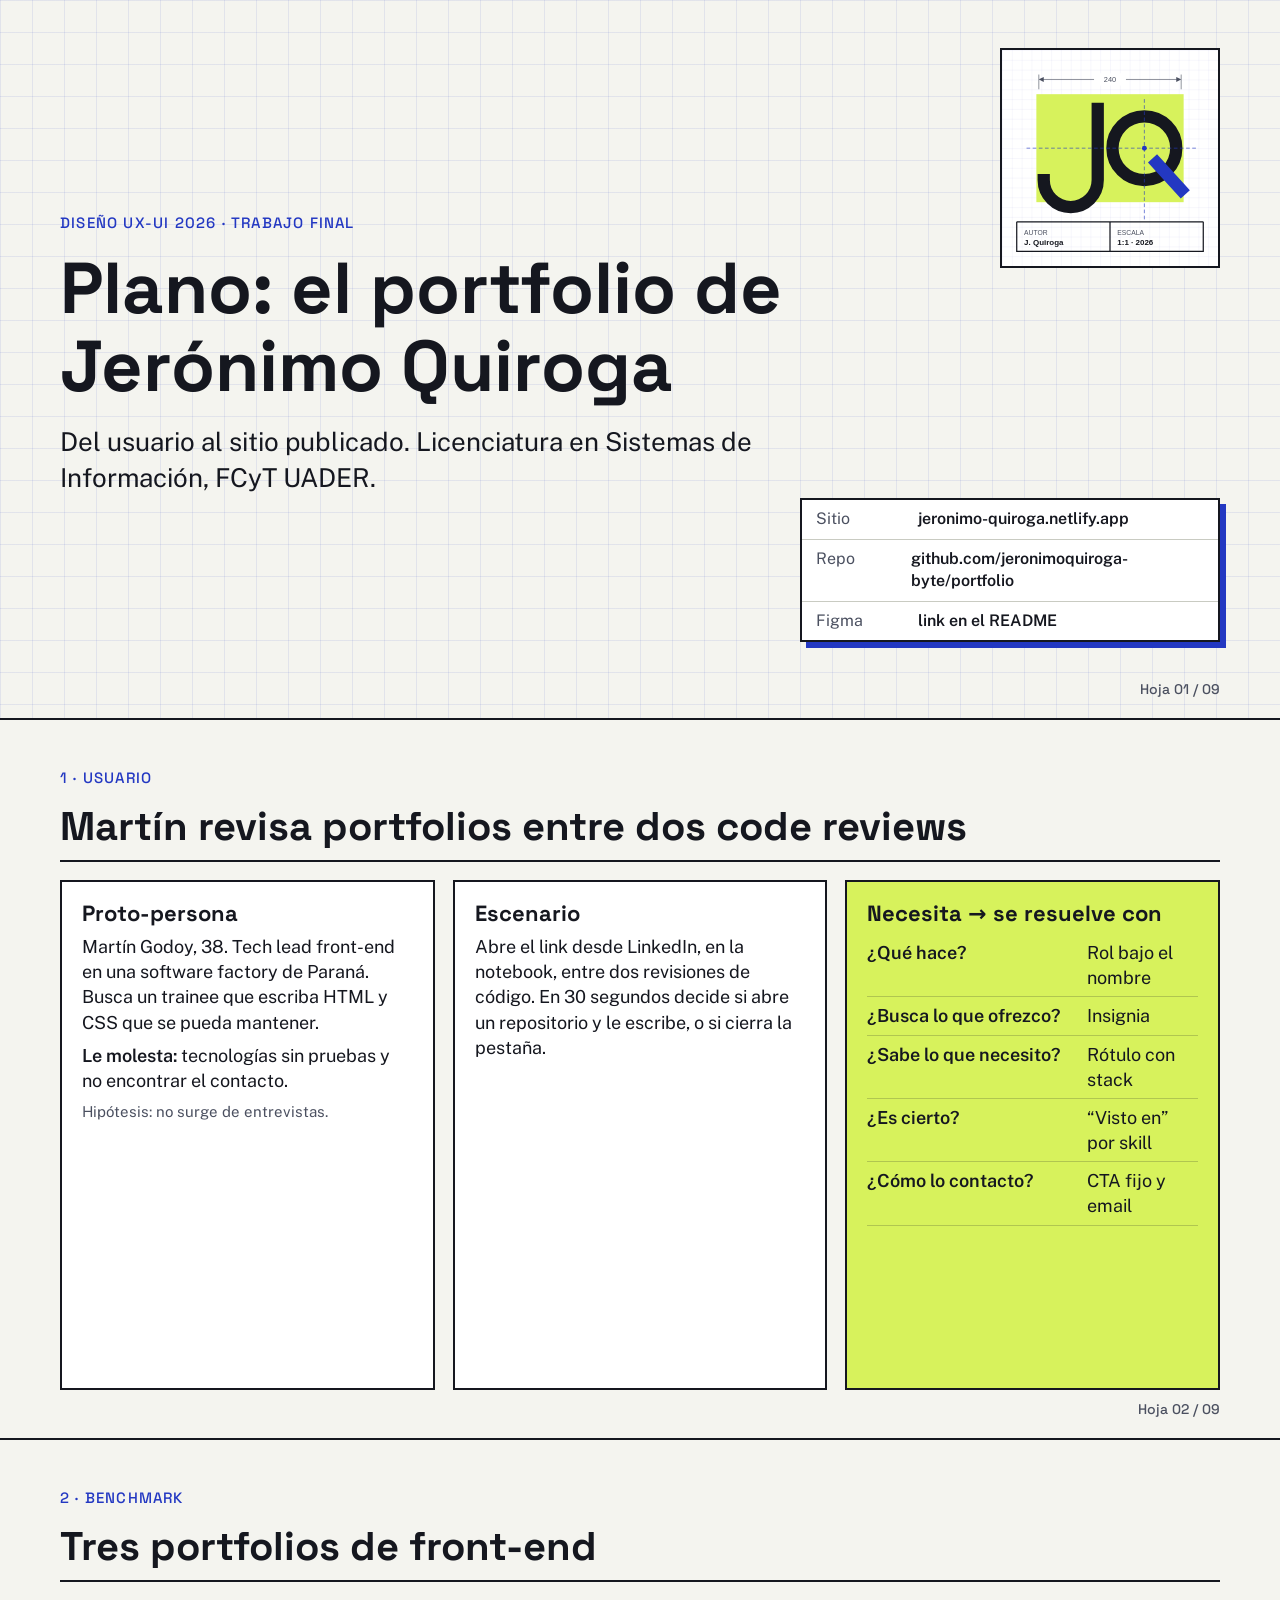
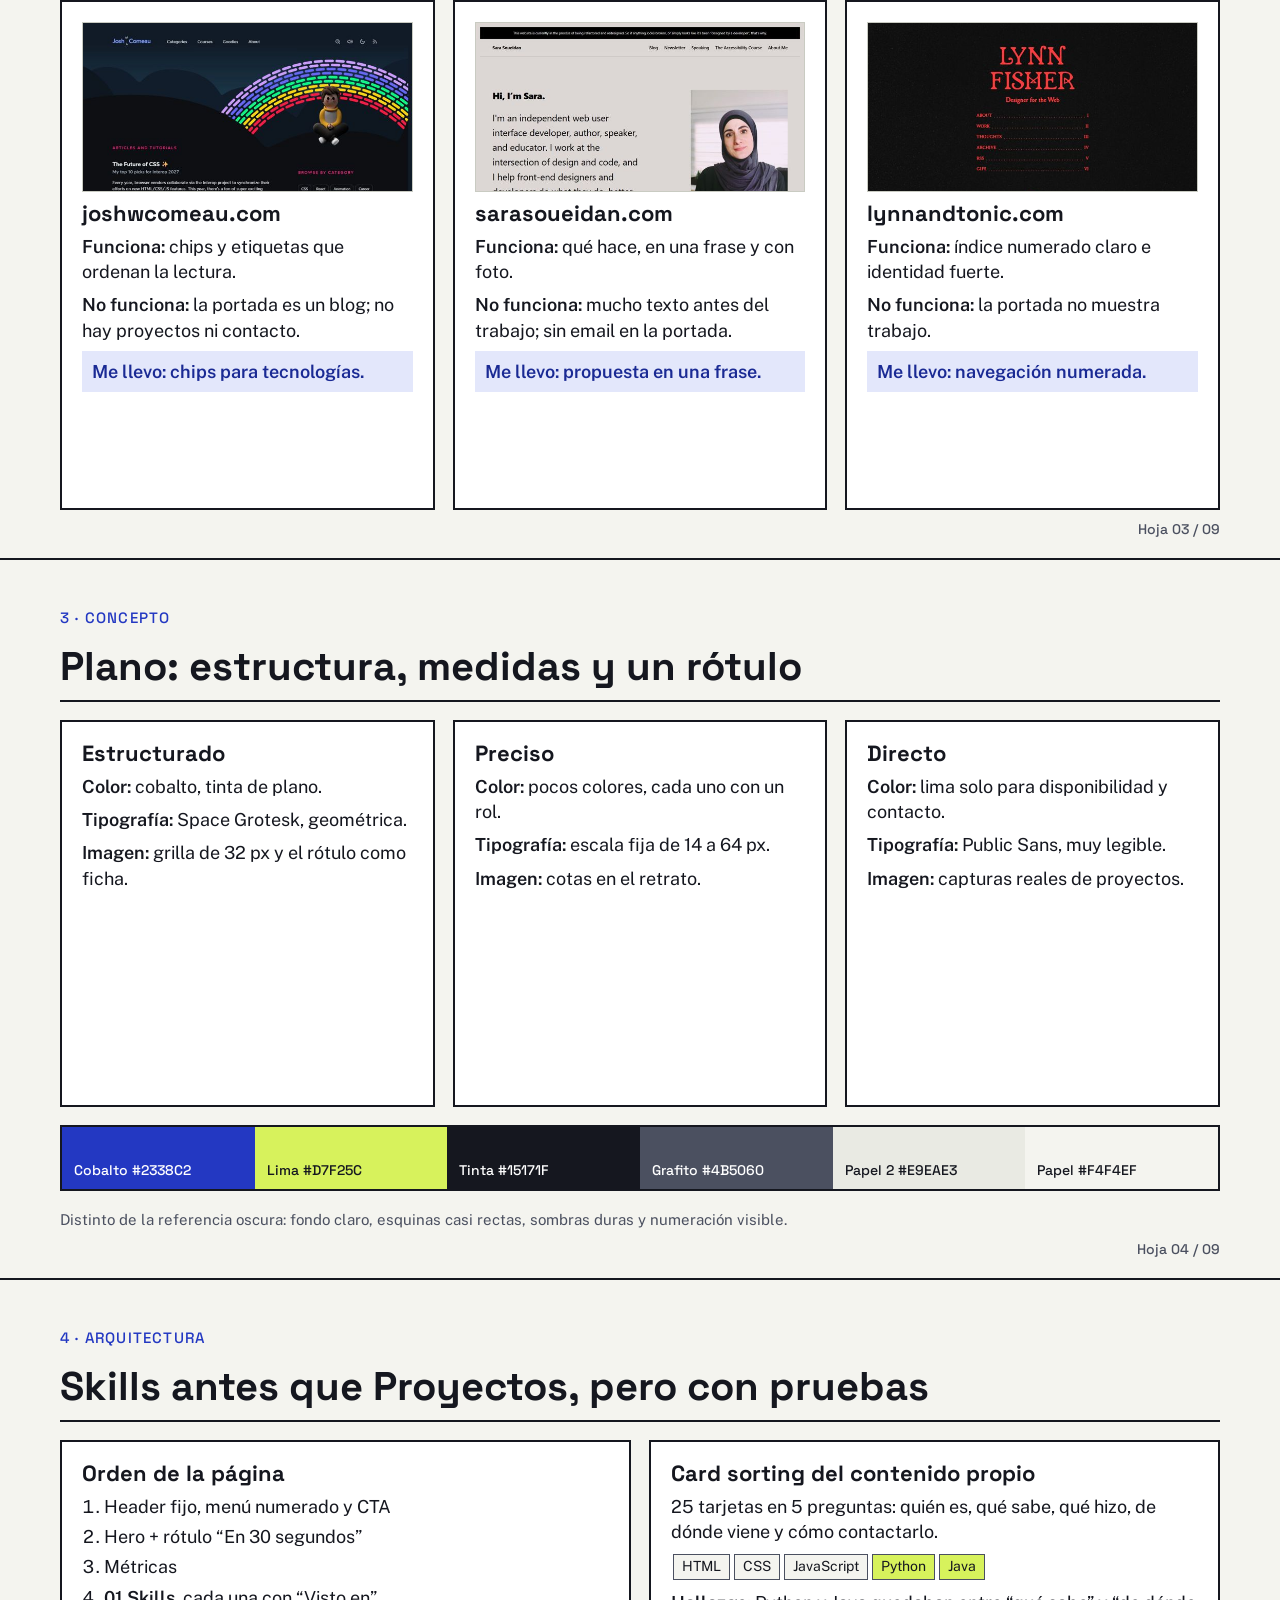
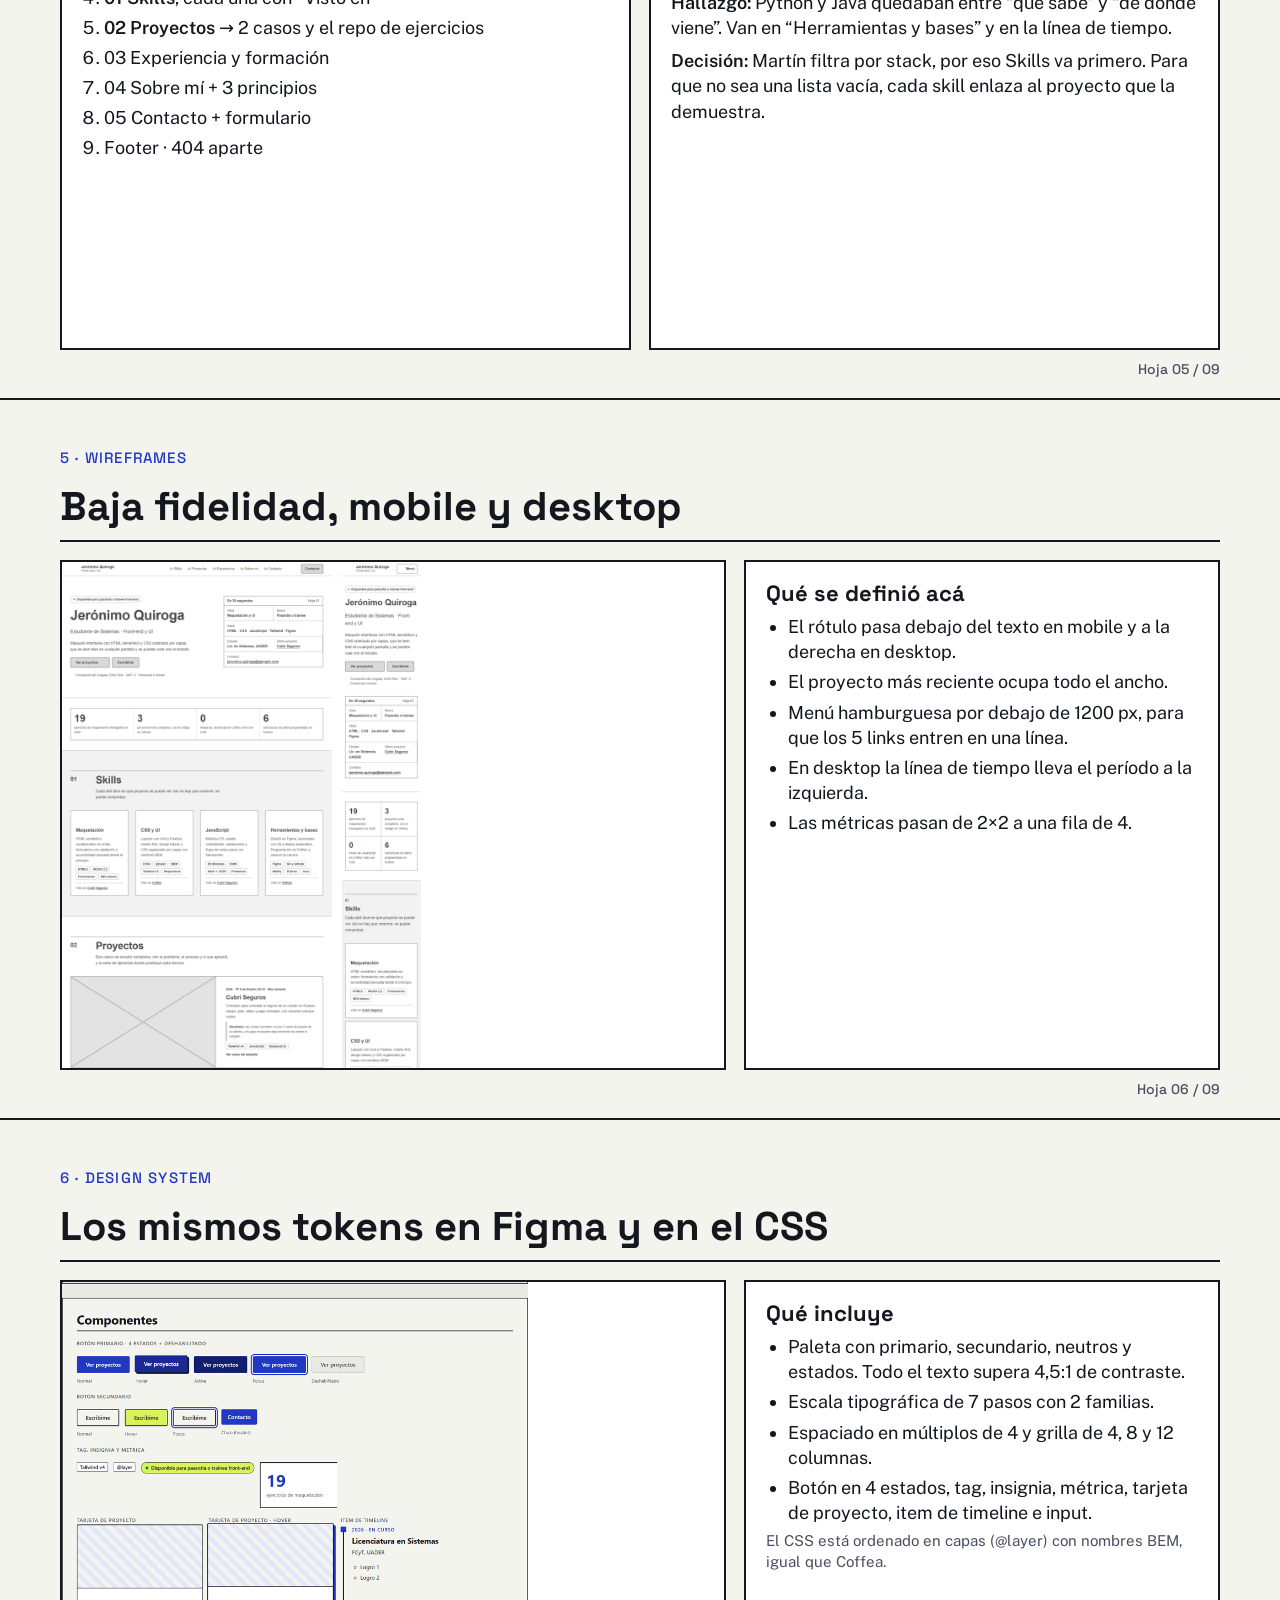
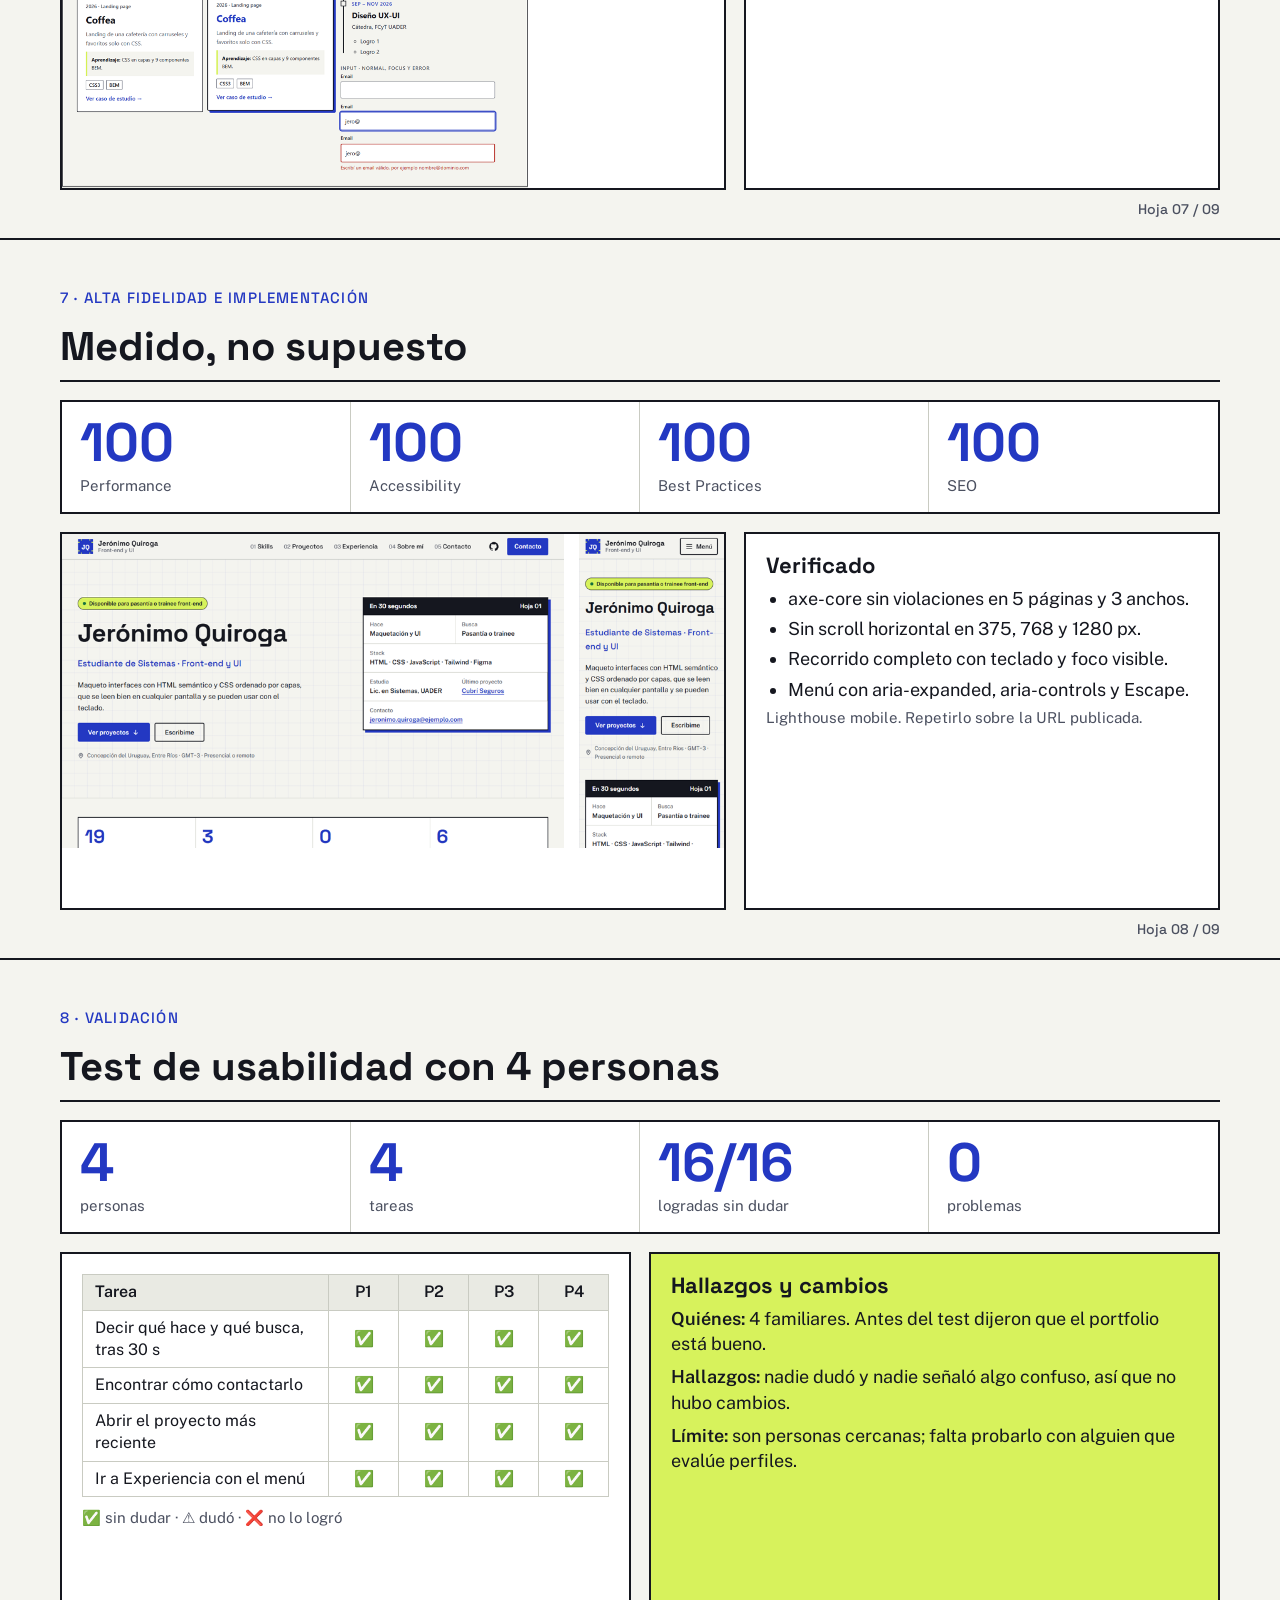
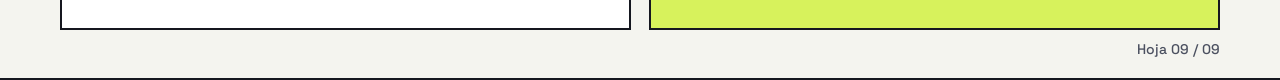
==== docs/proceso/index.html @ b375dd48 "Agregar documentación del proceso UX y archivos para Figma" ====
<!doctype html>
<html lang="es">
<head>
<meta charset="utf-8">
<title>Proceso UX/UI · Portfolio de Jerónimo Quiroga</title>
<link rel="stylesheet" href="../../css/tokens.css">
<link rel="stylesheet" href="proceso.css">
</head>
<body>

<section class="slide portada" data-hoja="Hoja 01 / 09">
  <img src="img/retrato.svg" alt="">
  <p class="kicker">Diseño UX-UI 2026 · Trabajo final</p>
  <h1>Plano: el portfolio de<br>Jerónimo Quiroga</h1>
  <p class="lead">Del usuario al sitio publicado. Licenciatura en Sistemas de Información, FCyT UADER.</p>
  <dl class="rotulo">
    <div><dt>Sitio</dt><dd>jeronimo-quiroga.netlify.app</dd></div>
    <div><dt>Repo</dt><dd>github.com/jeronimoquiroga-byte/portfolio</dd></div>
    <div><dt>Figma</dt><dd>link en el README</dd></div>
  </dl>
</section>

<section class="slide" data-hoja="Hoja 02 / 09">
  <p class="kicker">1 · Usuario</p>
  <h2>Martín revisa portfolios entre dos code reviews</h2>
  <div class="cols c3">
    <div class="caja"><h3>Proto-persona</h3><p>Martín Godoy, 38. Tech lead front-end en una software factory de Paraná. Busca un trainee que escriba HTML y CSS que se pueda mantener.</p><p><b>Le molesta:</b> tecnologías sin pruebas y no encontrar el contacto.</p><p class="nota">Hipótesis: no surge de entrevistas.</p></div>
    <div class="caja"><h3>Escenario</h3><p>Abre el link desde LinkedIn, en la notebook, entre dos revisiones de código. En 30 segundos decide si abre un repositorio y le escribe, o si cierra la pestaña.</p></div>
    <div class="caja caja--lima"><h3>Necesita → se resuelve con</h3>
      <div class="par"><b>¿Qué hace?</b><span>Rol bajo el nombre</span></div>
      <div class="par"><b>¿Busca lo que ofrezco?</b><span>Insignia</span></div>
      <div class="par"><b>¿Sabe lo que necesito?</b><span>Rótulo con stack</span></div>
      <div class="par"><b>¿Es cierto?</b><span>“Visto en” por skill</span></div>
      <div class="par"><b>¿Cómo lo contacto?</b><span>CTA fijo y email</span></div></div>
  </div>
</section>

<section class="slide" data-hoja="Hoja 03 / 09">
  <p class="kicker">2 · Benchmark</p>
  <h2>Tres portfolios de front-end</h2>
  <div class="cols c3">
    <div class="caja bench"><img src="img/bench-josh.jpg" alt=""><h3>joshwcomeau.com</h3><p><b>Funciona:</b> chips y etiquetas que ordenan la lectura.</p><p><b>No funciona:</b> la portada es un blog; no hay proyectos ni contacto.</p><p class="take">Me llevo: chips para tecnologías.</p></div>
    <div class="caja bench"><img src="img/bench-sara.jpg" alt=""><h3>sarasoueidan.com</h3><p><b>Funciona:</b> qué hace, en una frase y con foto.</p><p><b>No funciona:</b> mucho texto antes del trabajo; sin email en la portada.</p><p class="take">Me llevo: propuesta en una frase.</p></div>
    <div class="caja bench"><img src="img/bench-lynn.jpg" alt=""><h3>lynnandtonic.com</h3><p><b>Funciona:</b> índice numerado claro e identidad fuerte.</p><p><b>No funciona:</b> la portada no muestra trabajo.</p><p class="take">Me llevo: navegación numerada.</p></div>
  </div>
</section>

<section class="slide" data-hoja="Hoja 04 / 09">
  <p class="kicker">3 · Concepto</p>
  <h2>Plano: estructura, medidas y un rótulo</h2>
  <div class="cols c3">
    <div class="caja"><h3>Estructurado</h3><p><b>Color:</b> cobalto, tinta de plano.</p><p><b>Tipografía:</b> Space Grotesk, geométrica.</p><p><b>Imagen:</b> grilla de 32 px y el rótulo como ficha.</p></div>
    <div class="caja"><h3>Preciso</h3><p><b>Color:</b> pocos colores, cada uno con un rol.</p><p><b>Tipografía:</b> escala fija de 14 a 64 px.</p><p><b>Imagen:</b> cotas en el retrato.</p></div>
    <div class="caja"><h3>Directo</h3><p><b>Color:</b> lima solo para disponibilidad y contacto.</p><p><b>Tipografía:</b> Public Sans, muy legible.</p><p><b>Imagen:</b> capturas reales de proyectos.</p></div>
  </div>
  <div class="paleta">
    <span style="background:#2338c2;color:#fff">Cobalto #2338C2</span><span style="background:#d7f25c">Lima #D7F25C</span><span style="background:#15171f;color:#fff">Tinta #15171F</span><span style="background:#4b5060;color:#fff">Grafito #4B5060</span><span style="background:#e9eae3">Papel 2 #E9EAE3</span><span style="background:#f4f4ef">Papel #F4F4EF</span>
  </div>
  <p class="nota">Distinto de la referencia oscura: fondo claro, esquinas casi rectas, sombras duras y numeración visible.</p>
</section>

<section class="slide" data-hoja="Hoja 05 / 09">
  <p class="kicker">4 · Arquitectura</p>
  <h2>Skills antes que Proyectos, pero con pruebas</h2>
  <div class="cols c2">
    <div class="caja"><h3>Orden de la página</h3>
      <ol><li>Header fijo, menú numerado y CTA</li><li>Hero + rótulo “En 30 segundos”</li><li>Métricas</li><li><b>01 Skills</b>, cada una con “Visto en”</li><li><b>02 Proyectos</b> → 2 casos y el repo de ejercicios</li><li>03 Experiencia y formación</li><li>04 Sobre mí + 3 principios</li><li>05 Contacto + formulario</li><li>Footer · 404 aparte</li></ol></div>
    <div class="caja"><h3>Card sorting del contenido propio</h3>
      <p>25 tarjetas en 5 preguntas: quién es, qué sabe, qué hizo, de dónde viene y cómo contactarlo.</p>
      <p><span class="tarj">HTML</span><span class="tarj">CSS</span><span class="tarj">JavaScript</span><span class="tarj tarj--duda">Python</span><span class="tarj tarj--duda">Java</span></p>
      <p><b>Hallazgo:</b> Python y Java quedaban entre “qué sabe” y “de dónde viene”. Van en “Herramientas y bases” y en la línea de tiempo.</p>
      <p><b>Decisión:</b> Martín filtra por stack, por eso Skills va primero. Para que no sea una lista vacía, cada skill enlaza al proyecto que la demuestra.</p></div>
  </div>
</section>

<section class="slide" data-hoja="Hoja 06 / 09">
  <p class="kicker">5 · Wireframes</p>
  <h2>Baja fidelidad, mobile y desktop</h2>
  <div class="cols c-img">
    <img class="frame" src="img/wireframes.png" alt="">
    <div class="caja"><h3>Qué se definió acá</h3>
      <ul><li>El rótulo pasa debajo del texto en mobile y a la derecha en desktop.</li><li>El proyecto más reciente ocupa todo el ancho.</li><li>Menú hamburguesa por debajo de 1200 px, para que los 5 links entren en una línea.</li><li>En desktop la línea de tiempo lleva el período a la izquierda.</li><li>Las métricas pasan de 2×2 a una fila de 4.</li></ul></div>
  </div>
</section>

<section class="slide" data-hoja="Hoja 07 / 09">
  <p class="kicker">6 · Design system</p>
  <h2>Los mismos tokens en Figma y en el CSS</h2>
  <div class="cols c-img">
    <img class="frame" src="img/ds.png" alt="">
    <div class="caja"><h3>Qué incluye</h3>
      <ul><li>Paleta con primario, secundario, neutros y estados. Todo el texto supera 4,5:1 de contraste.</li><li>Escala tipográfica de 7 pasos con 2 familias.</li><li>Espaciado en múltiplos de 4 y grilla de 4, 8 y 12 columnas.</li><li>Botón en 4 estados, tag, insignia, métrica, tarjeta de proyecto, item de timeline e input.</li></ul>
      <p class="nota">El CSS está ordenado en capas (@layer) con nombres BEM, igual que Coffea.</p></div>
  </div>
</section>

<section class="slide" data-hoja="Hoja 08 / 09">
  <p class="kicker">7 · Alta fidelidad e implementación</p>
  <h2>Medido, no supuesto</h2>
  <div class="stats"><div><b>100</b><span>Performance</span></div><div><b>100</b><span>Accessibility</span></div><div><b>100</b><span>Best Practices</span></div><div><b>100</b><span>SEO</span></div></div>
  <div class="cols c-img">
    <img class="frame" src="img/hifi.png" alt="">
    <div class="caja"><h3>Verificado</h3><ul><li>axe-core sin violaciones en 5 páginas y 3 anchos.</li><li>Sin scroll horizontal en 375, 768 y 1280 px.</li><li>Recorrido completo con teclado y foco visible.</li><li>Menú con aria-expanded, aria-controls y Escape.</li></ul><p class="nota">Lighthouse mobile. Repetirlo sobre la URL publicada.</p></div>
  </div>
</section>

<section class="slide" data-hoja="Hoja 09 / 09">
  <p class="kicker">8 · Validación</p>
  <h2>Test de usabilidad con 4 personas</h2>
  <div class="stats"><div><b>4</b><span>personas</span></div><div><b>4</b><span>tareas</span></div><div><b>16/16</b><span>logradas sin dudar</span></div><div><b>0</b><span>problemas</span></div></div>
  <div class="cols c2">
    <div class="caja">
      <table>
        <thead><tr><th>Tarea</th><th>P1</th><th>P2</th><th>P3</th><th>P4</th></tr></thead>
        <tbody>
          <tr><td>Decir qué hace y qué busca, tras 30 s</td><td>✅</td><td>✅</td><td>✅</td><td>✅</td></tr>
          <tr><td>Encontrar cómo contactarlo</td><td>✅</td><td>✅</td><td>✅</td><td>✅</td></tr>
          <tr><td>Abrir el proyecto más reciente</td><td>✅</td><td>✅</td><td>✅</td><td>✅</td></tr>
          <tr><td>Ir a Experiencia con el menú</td><td>✅</td><td>✅</td><td>✅</td><td>✅</td></tr>
        </tbody>
      </table>
      <p class="nota" style="margin-top:10px">✅ sin dudar · ⚠️ dudó · ❌ no lo logró</p></div>
    <div class="caja caja--lima"><h3>Hallazgos y cambios</h3>
      <p><b>Quiénes:</b> 4 familiares. Antes del test dijeron que el portfolio está bueno.</p>
      <p><b>Hallazgos:</b> nadie dudó y nadie señaló algo confuso, así que no hubo cambios.</p>
      <p><b>Límite:</b> son personas cercanas; falta probarlo con alguien que evalúe perfiles.</p></div>
  </div>
</section>

</body>
</html>
---- css/tokens.css ----
/* Design system "Plano": los mismos tokens que en Figma (página 03 · Design system). */
@font-face {
  font-family: 'Space Grotesk';
  font-style: normal;
  font-weight: 500;
  font-display: swap;
  src: url('../assets/fonts/space-grotesk-latin-500-normal.woff2') format('woff2');
}
@font-face {
  font-family: 'Space Grotesk';
  font-style: normal;
  font-weight: 700;
  font-display: swap;
  src: url('../assets/fonts/space-grotesk-latin-700-normal.woff2') format('woff2');
}
@font-face {
  font-family: 'Public Sans';
  font-style: normal;
  font-weight: 400;
  font-display: swap;
  src: url('../assets/fonts/public-sans-latin-400-normal.woff2') format('woff2');
}
@font-face {
  font-family: 'Public Sans';
  font-style: normal;
  font-weight: 600;
  font-display: swap;
  src: url('../assets/fonts/public-sans-latin-600-normal.woff2') format('woff2');
}

@layer tokens {
  :root {
    /* Color · primario y secundario */
    --color-cobalto: #2338c2;
    --color-cobalto-hover: #1a2a94;
    --color-cobalto-activo: #121e6e;
    --color-cobalto-suave: #e3e7fb;
    --color-lima: #d7f25c;
    --color-lima-hover: #c6e23f;

    /* Color · neutros */
    --color-tinta: #15171f;
    --color-grafito: #4b5060;
    --color-linea: #c9cbc2;
    --color-papel: #f4f4ef;
    --color-papel-2: #e9eae3;
    --color-blanco: #ffffff;

    /* Color · estados */
    --color-exito: #17733f;
    --color-error: #b3261e;
    --color-aviso: #8a5300;
    --color-info: var(--color-cobalto);

    /* Tipografía */
    --fuente-titulo: 'Space Grotesk', 'Segoe UI', system-ui, sans-serif;
    --fuente-texto: 'Public Sans', 'Segoe UI', system-ui, sans-serif;
    --texto-xs: 0.875rem;   /* 14 */
    --texto-s: 1rem;        /* 16 */
    --texto-m: 1.125rem;    /* 18 */
    --texto-l: 1.375rem;    /* 22 */
    --texto-xl: 1.75rem;    /* 28 */
    --texto-2xl: 2.25rem;   /* 36 */
    --texto-3xl: 3rem;      /* 48 */
    --texto-4xl: 4rem;      /* 64 */
    --interlineado-titulo: 1.1;
    --interlineado-texto: 1.6;

    /* Espaciado · múltiplos de 4 */
    --e-1: 0.25rem;  /* 4 */
    --e-2: 0.5rem;   /* 8 */
    --e-3: 0.75rem;  /* 12 */
    --e-4: 1rem;     /* 16 */
    --e-5: 1.5rem;   /* 24 */
    --e-6: 2rem;     /* 32 */
    --e-7: 3rem;     /* 48 */
    --e-8: 4rem;     /* 64 */
    --e-9: 6rem;     /* 96 */

    /* Grilla: 4 columnas (mobile), 8 (tablet) y 12 (desktop) */
    --ancho-max: 75rem;  /* 1200 */
    --margen: 1rem;      /* 16 · 24 · 32 según breakpoint */
    --medianil: 1rem;

    /* Bordes, sombras y movimiento */
    --borde: 1px solid var(--color-linea);
    --borde-fuerte: 2px solid var(--color-tinta);
    --radio: 4px;
    --sombra-plano: 6px 6px 0 var(--color-cobalto);
    --altura-cabecera: 4rem;
    --duracion: 180ms;
    --curva: cubic-bezier(0.2, 0.7, 0.2, 1);
  }

  @media (min-width: 48em) {
    :root { --margen: 1.5rem; --medianil: 1.5rem; }
  }
  @media (min-width: 80em) {
    :root { --margen: 2rem; --medianil: 2rem; }
  }
}
---- docs/proceso/proceso.css ----
/* Diapositivas del proceso. Para exportar: abrir index.html en Chrome → Ctrl+P → Guardar como PDF. */
@page { size: 1280px 720px; margin: 0; }
* { box-sizing: border-box; }
html, body { margin: 0; background: var(--color-papel-2); color: var(--color-tinta); font-family: var(--fuente-texto); font-size: 20px; line-height: 1.4; -webkit-print-color-adjust: exact; print-color-adjust: exact; }
.slide { position: relative; display: flex; flex-direction: column; gap: 18px; width: 1280px; height: 720px; padding: 48px 60px; overflow: hidden; background: var(--color-papel); border-bottom: 2px solid var(--color-tinta); break-after: page; }
.slide:last-child { break-after: auto; }
.slide::after { content: attr(data-hoja); position: absolute; right: 60px; bottom: 20px; font: 500 14px var(--fuente-titulo); color: var(--color-grafito); }
h1, h2, h3 { margin: 0; font-family: var(--fuente-titulo); font-weight: 700; line-height: 1.08; }
h1 { font-size: 72px; }
h2 { font-size: 40px; padding-bottom: 12px; border-bottom: 2px solid var(--color-tinta); }
h3 { font-size: 22px; margin-bottom: 8px; }
p { margin: 0 0 8px; }
ul, ol { margin: 0; padding-left: 22px; }
li { margin-bottom: 5px; }
.kicker { margin: 0; font: 500 15px var(--fuente-titulo); letter-spacing: .08em; text-transform: uppercase; color: var(--color-cobalto); }
.cols { display: grid; gap: 18px; flex: 1; min-height: 0; }
.c2 { grid-template-columns: 1fr 1fr; }
.c3 { grid-template-columns: repeat(3, 1fr); }
.c-img { grid-template-columns: 7fr 5fr; }
.caja { padding: 20px; background: var(--color-blanco); border: 2px solid var(--color-tinta); font-size: 18px; }
.caja--lima { background: var(--color-lima); }
.caja--tinta { background: var(--color-tinta); color: var(--color-papel); }
.nota { font-size: 15px; color: var(--color-grafito); margin: 0; }
.take { margin-top: 8px; padding: 8px 10px; background: var(--color-cobalto-suave); color: var(--color-cobalto-hover); font-weight: 600; }
.bench img { width: 100%; height: 170px; object-fit: cover; object-position: top; border: 1px solid var(--color-linea); margin-bottom: 10px; display: block; }
.par { display: flex; gap: 10px; padding: 6px 0; border-bottom: 1px solid rgb(21 23 31 / .2); }
.par b { flex: 0 0 210px; }
.portada { justify-content: center; background-color: var(--color-papel); background-image: linear-gradient(to right, rgb(35 56 194 / .09) 1px, transparent 1px), linear-gradient(to bottom, rgb(35 56 194 / .09) 1px, transparent 1px); background-size: 32px 32px; }
.portada .rotulo { position: absolute; right: 60px; bottom: 60px; width: 420px; background: #fff; border: 2px solid var(--color-tinta); box-shadow: 6px 6px 0 var(--color-cobalto); font-size: 16px; }
.portada .rotulo div { display: flex; gap: 12px; padding: 8px 14px; border-bottom: 1px solid var(--color-linea); }
.portada .rotulo div:last-child { border: 0; }
.portada .rotulo dt { width: 90px; color: var(--color-grafito); }
.portada .rotulo dd { margin: 0; font-weight: 600; }
.portada img { position: absolute; right: 60px; top: 48px; width: 220px; border: 2px solid var(--color-tinta); }
.lead { font-size: 26px; max-width: 700px; }
.paleta { display: grid; grid-template-columns: repeat(6, 1fr); border: 2px solid var(--color-tinta); font: 500 14px var(--fuente-titulo); }
.paleta span { padding: 34px 12px 10px; }
.frame { width: 100%; height: 100%; min-height: 0; object-fit: contain; object-position: top left; background: #fff; border: 2px solid var(--color-tinta); }
.stats { display: grid; grid-template-columns: repeat(4, 1fr); gap: 0; border: 2px solid var(--color-tinta); background: #fff; }
.stats div { padding: 14px 18px; border-right: 1px solid var(--color-linea); }
.stats div:last-child { border: 0; }
.stats b { display: block; font: 700 54px/1 var(--fuente-titulo); color: var(--color-cobalto); }
.stats span { font-size: 15px; color: var(--color-grafito); }
table { width: 100%; border-collapse: collapse; background: #fff; font-size: 16px; }
th, td { padding: 6px 12px; border: 1px solid var(--color-linea); text-align: left; }
th { background: var(--color-papel-2); }
td:not(:first-child), th:not(:first-child) { width: 70px; text-align: center; }
.pendiente { padding: 10px 14px; border: 2px dashed var(--color-aviso); color: var(--color-aviso); background: #fff; font-weight: 600; font-size: 16px; }
.tarj { display: inline-block; margin: 2px; padding: 2px 8px; border: 1px solid var(--color-grafito); background: var(--color-papel); font-size: 14px; }
.tarj--duda { background: var(--color-lima); }
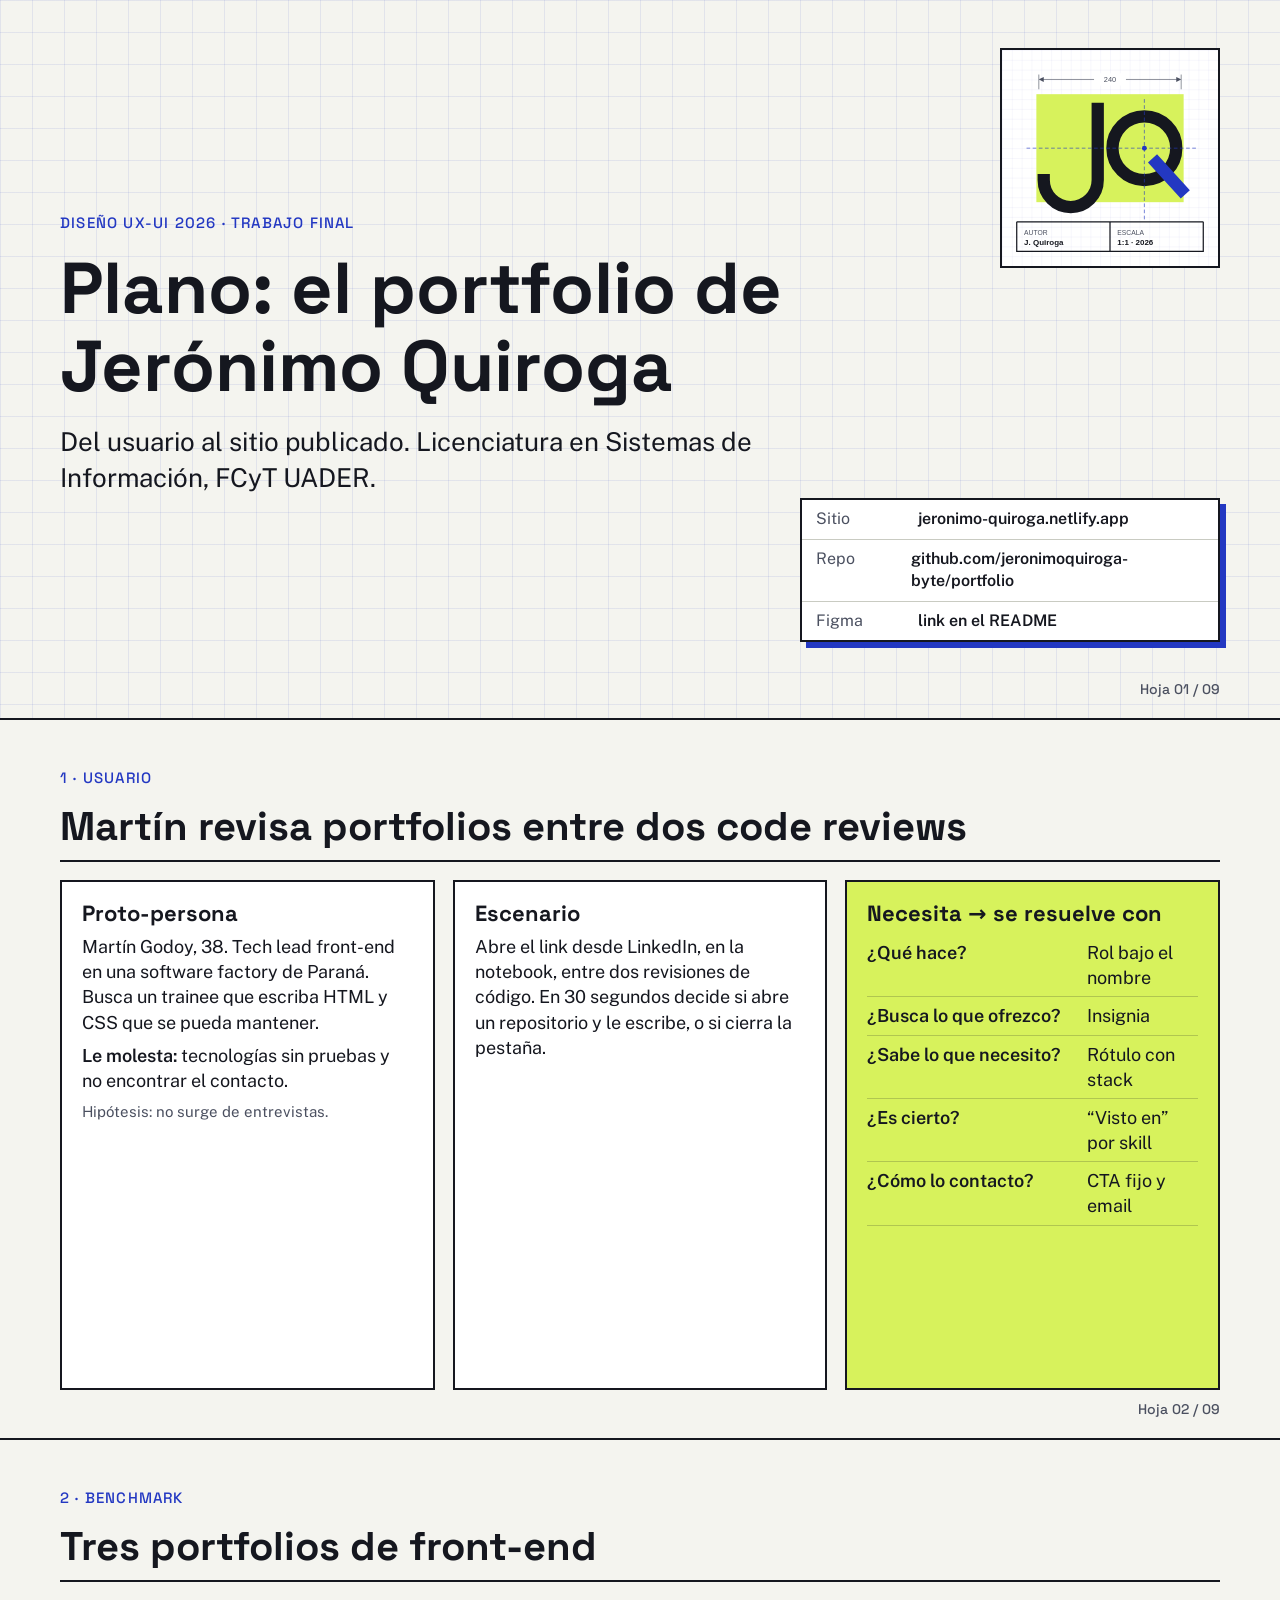
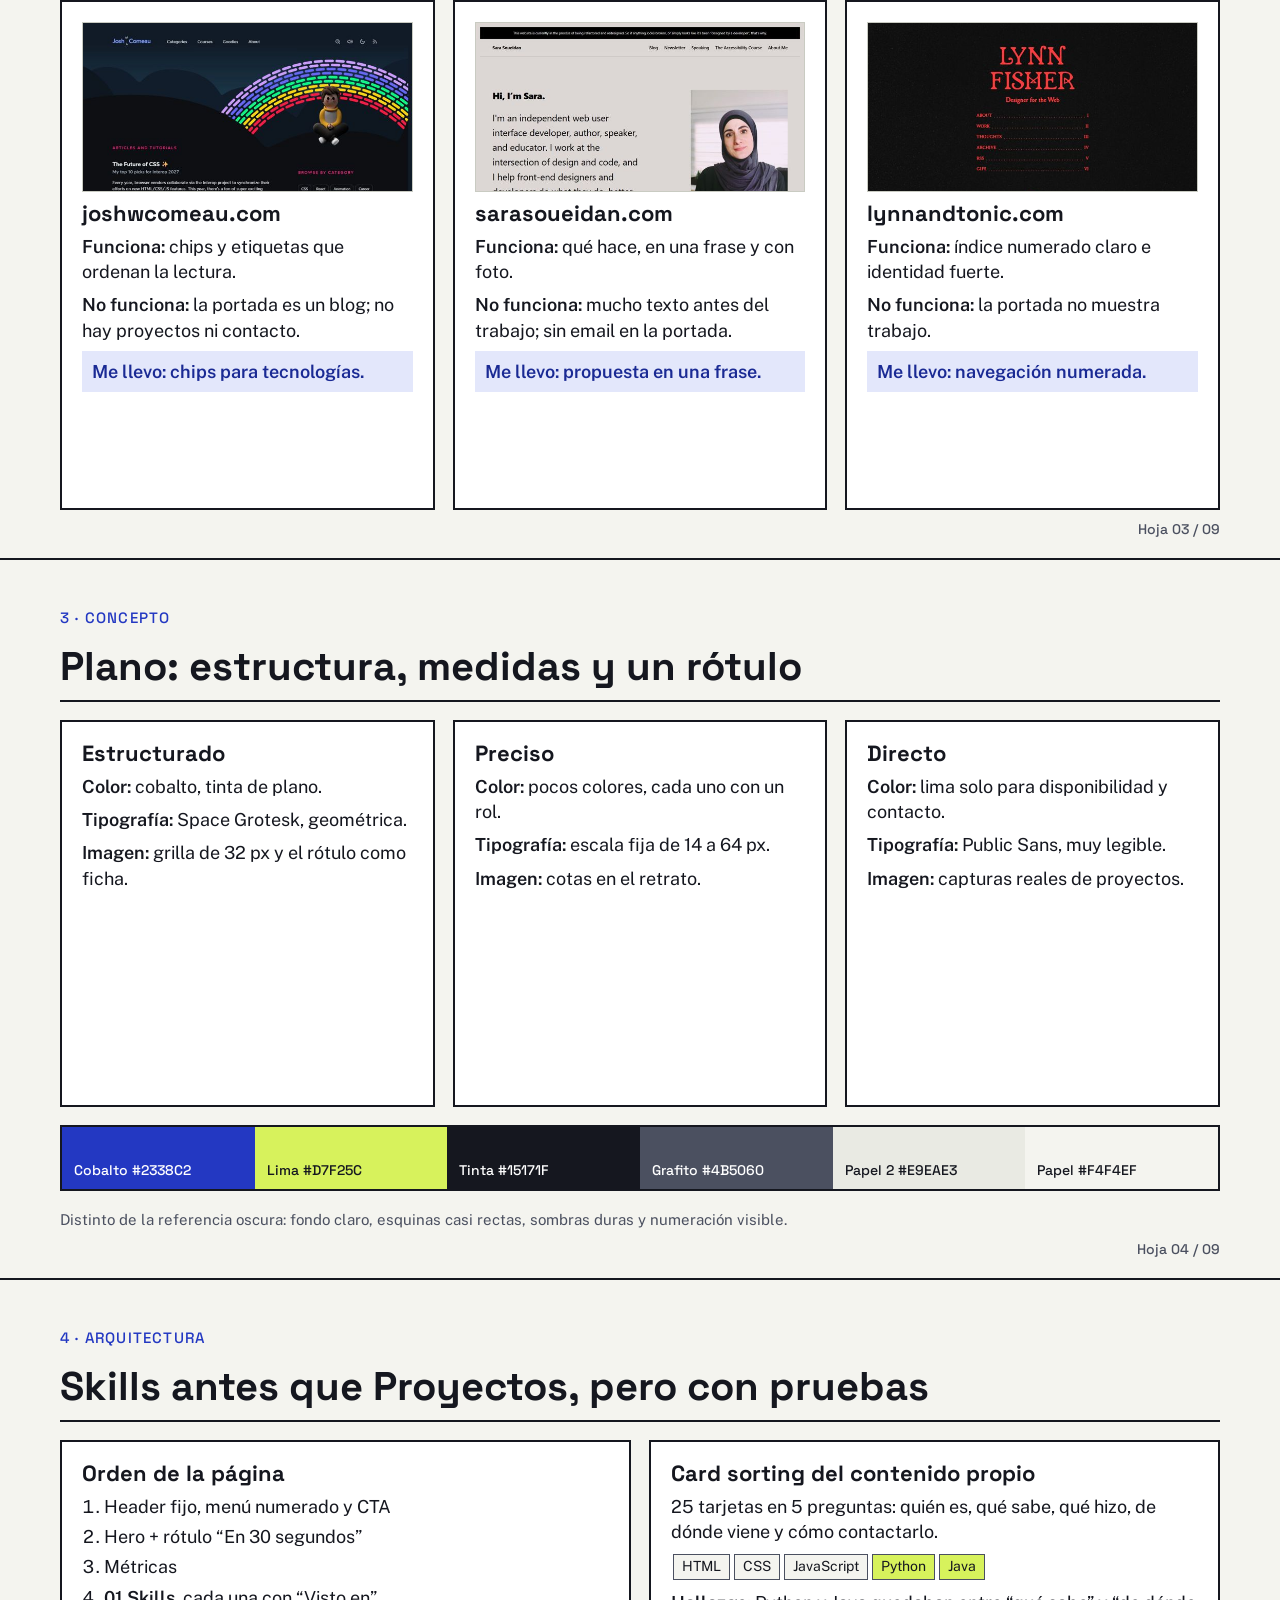
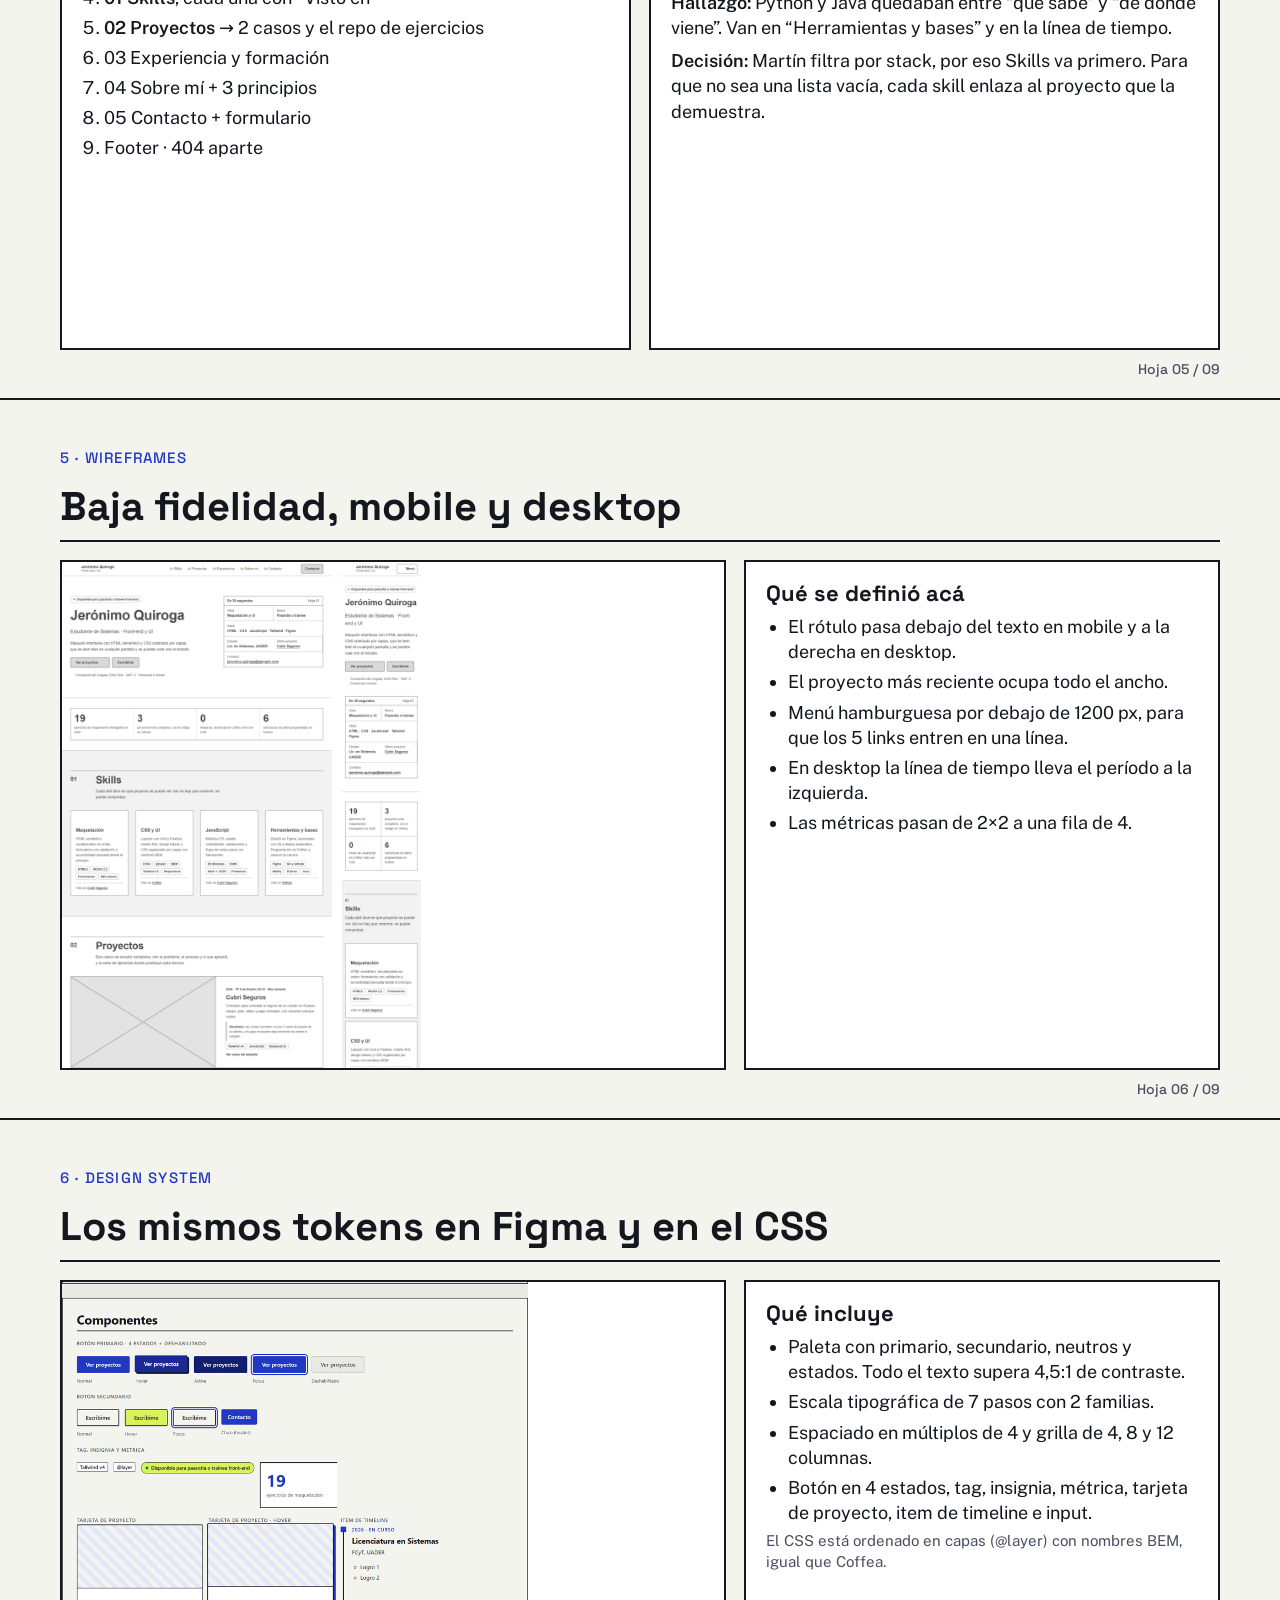
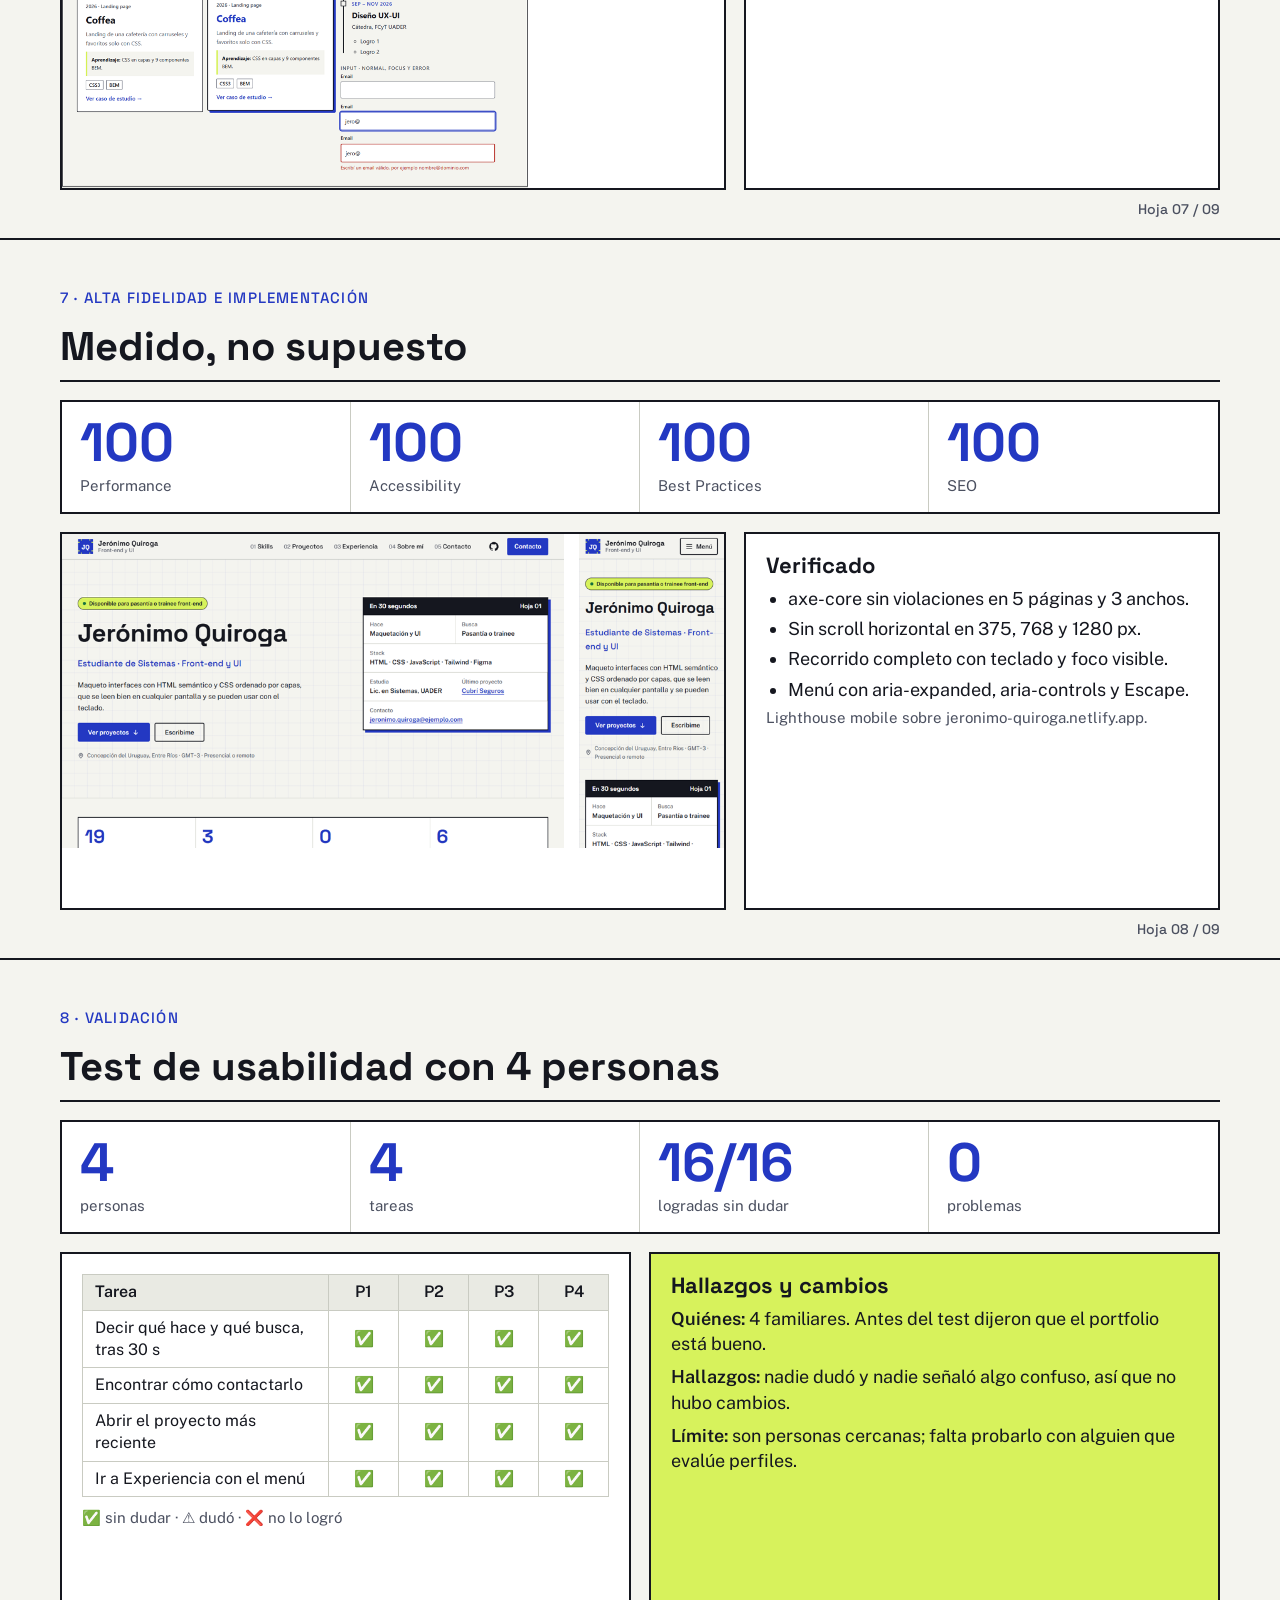
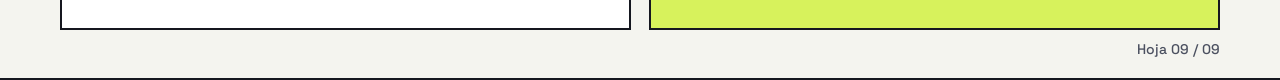
==== commit 2c0d8e6a: "Actualizar Lighthouse y el proceso con la medición sobre la URL publicada" ====
--- a/docs/proceso/index.html
+++ b/docs/proceso/index.html
@@ -100,7 +100,7 @@
   <div class="stats"><div><b>100</b><span>Performance</span></div><div><b>100</b><span>Accessibility</span></div><div><b>100</b><span>Best Practices</span></div><div><b>100</b><span>SEO</span></div></div>
   <div class="cols c-img">
     <img class="frame" src="img/hifi.png" alt="">
-    <div class="caja"><h3>Verificado</h3><ul><li>axe-core sin violaciones en 5 páginas y 3 anchos.</li><li>Sin scroll horizontal en 375, 768 y 1280 px.</li><li>Recorrido completo con teclado y foco visible.</li><li>Menú con aria-expanded, aria-controls y Escape.</li></ul><p class="nota">Lighthouse mobile. Repetirlo sobre la URL publicada.</p></div>
+    <div class="caja"><h3>Verificado</h3><ul><li>axe-core sin violaciones en 5 páginas y 3 anchos.</li><li>Sin scroll horizontal en 375, 768 y 1280 px.</li><li>Recorrido completo con teclado y foco visible.</li><li>Menú con aria-expanded, aria-controls y Escape.</li></ul><p class="nota">Lighthouse mobile sobre jeronimo-quiroga.netlify.app.</p></div>
   </div>
 </section>
 
